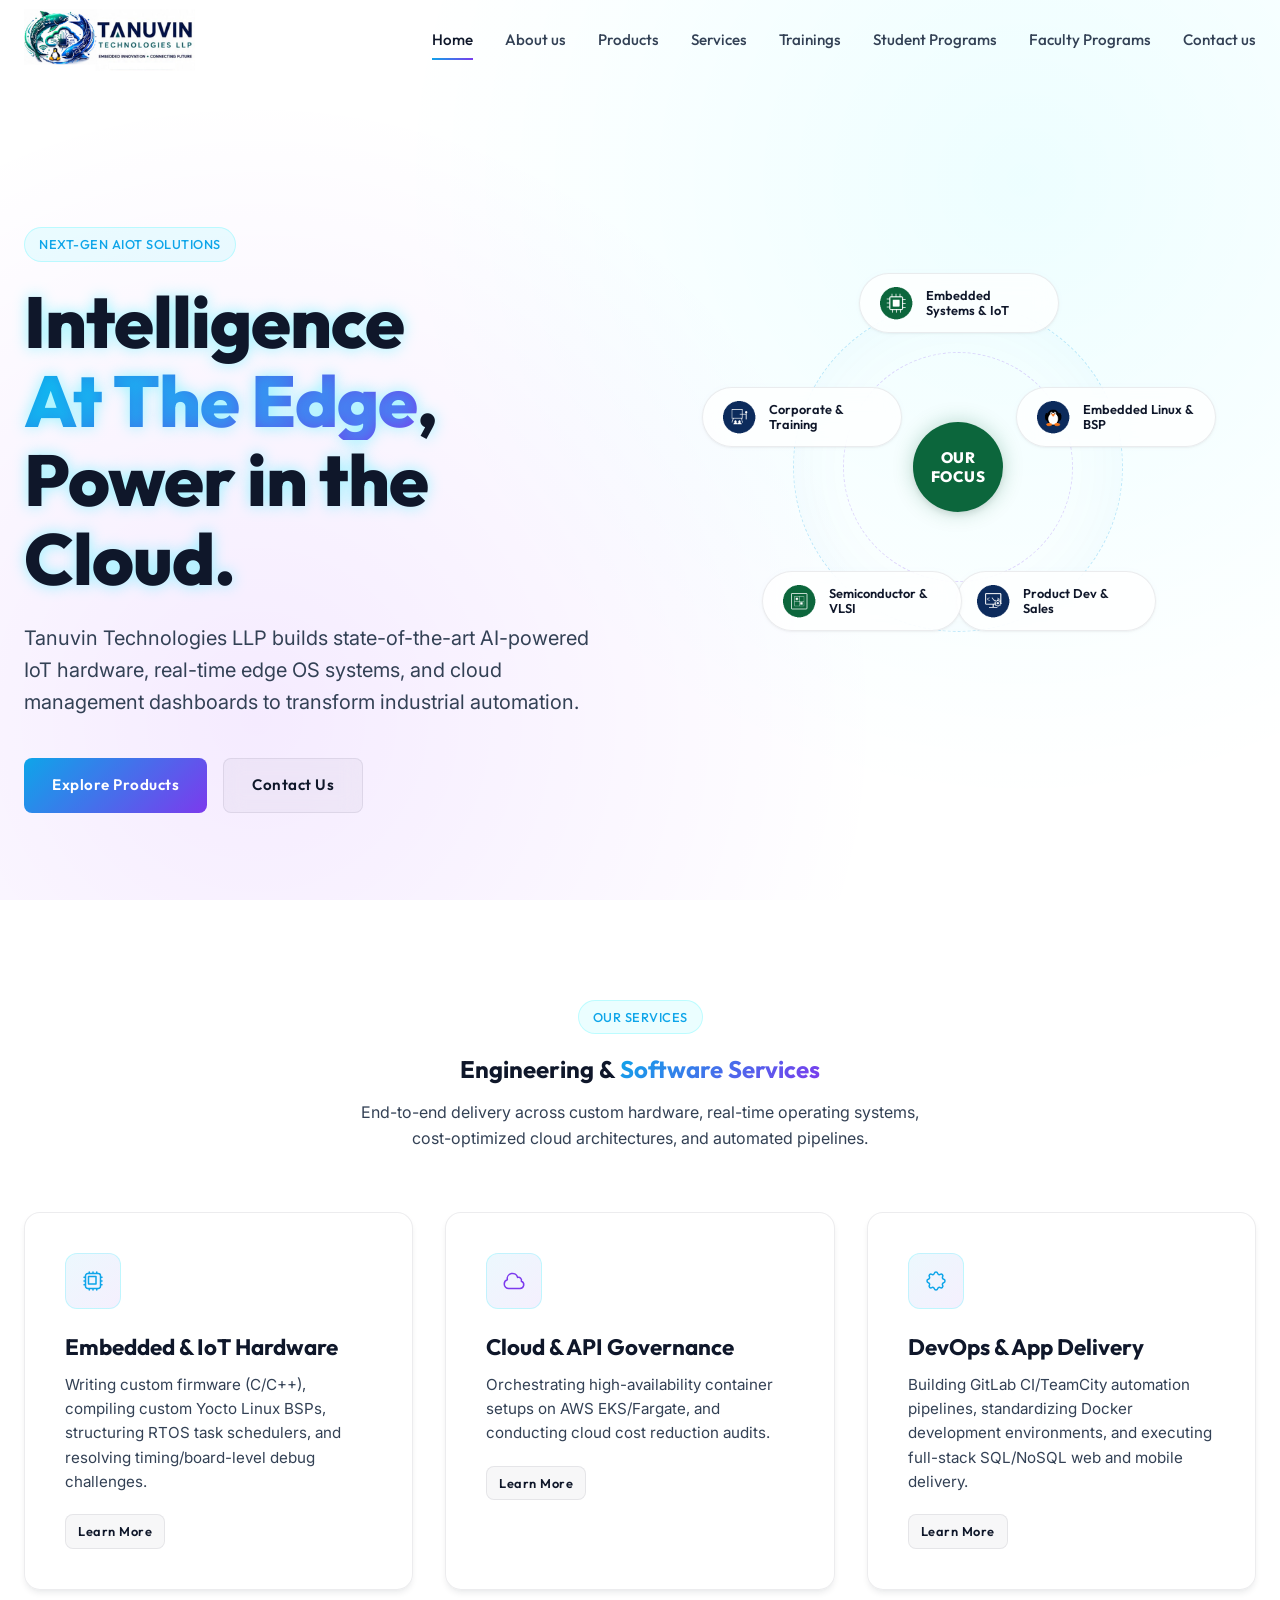
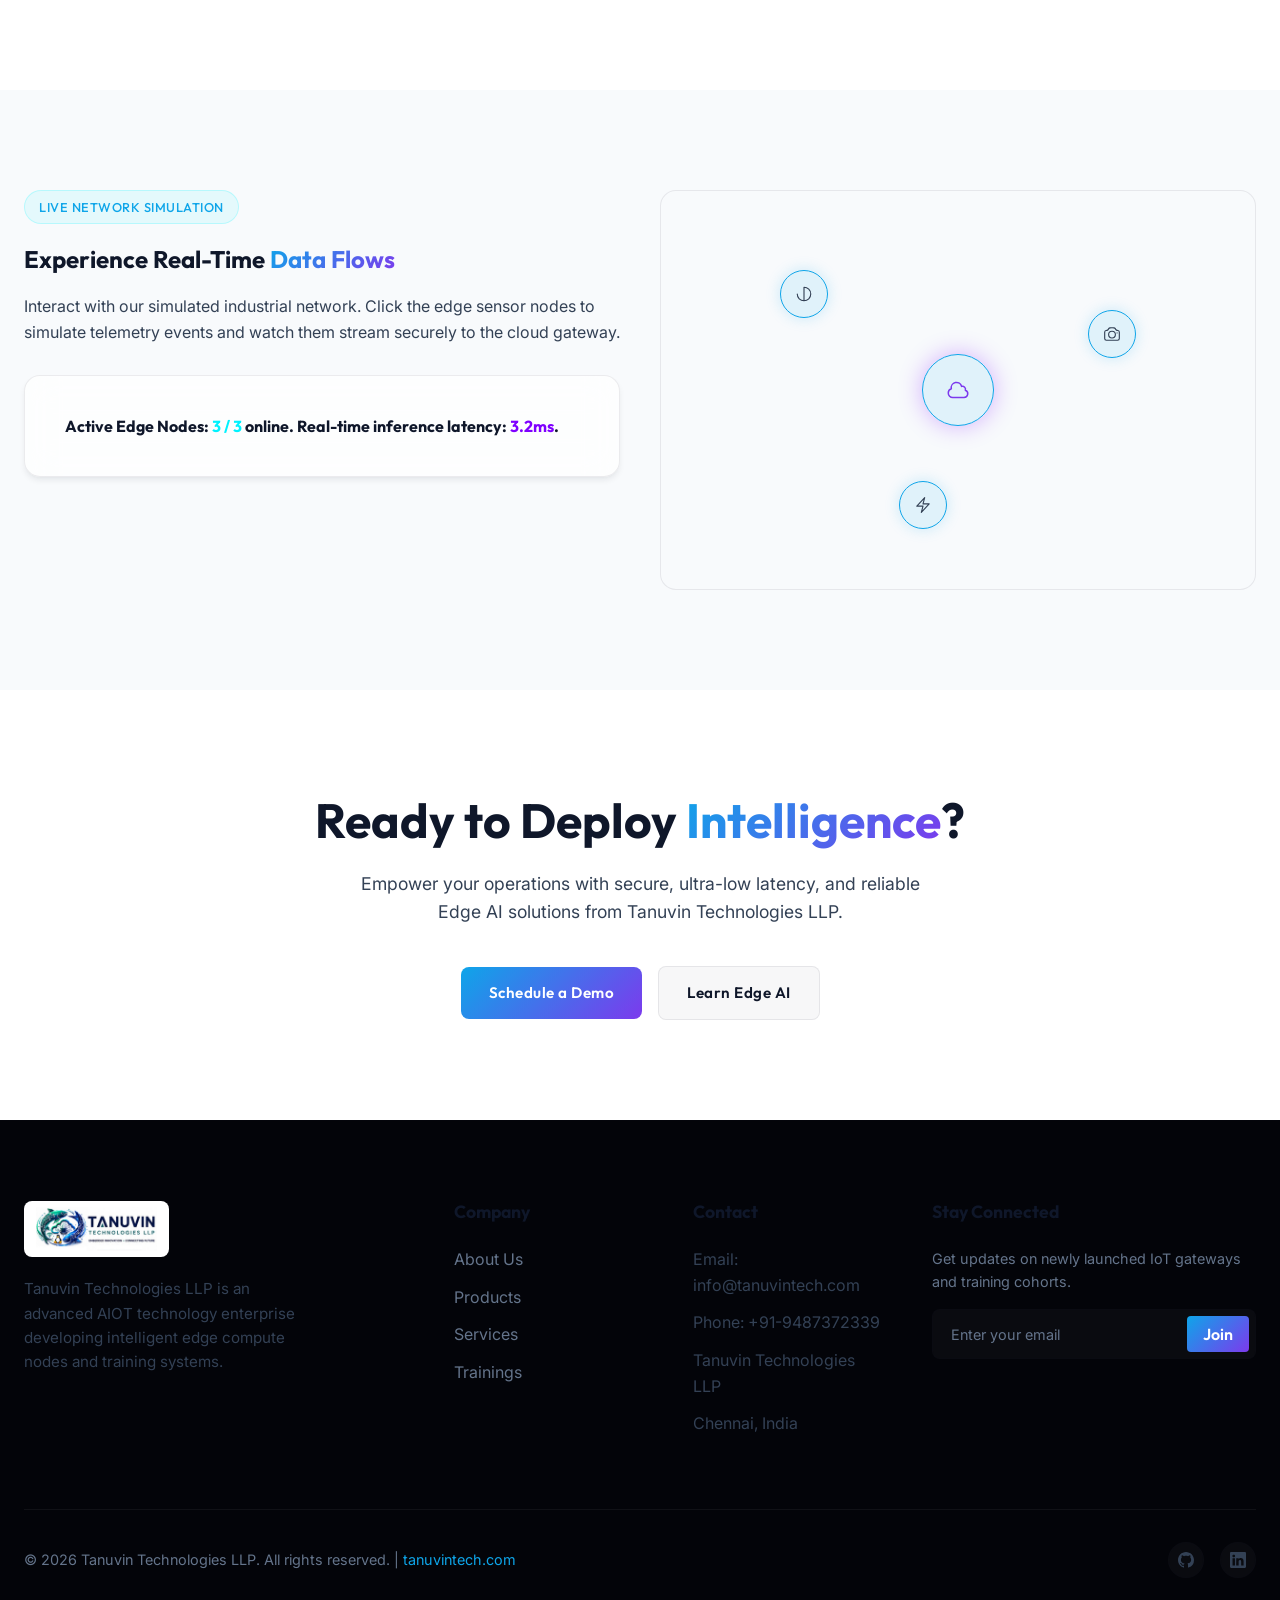
==== index.html @ 417d4fa0 "Initial commit of Tanuvin Technologies website" ====
<!DOCTYPE html>
<html lang="en">
<head>
  <meta charset="UTF-8">
  <meta name="viewport" content="width=device-width, initial-scale=1.0">
  <title>Tanuvin Technologies LLP | AIOT Startup - Intelligence at the Edge</title>
  <meta name="description" content="Tanuvin Technologies LLP is a leading AIOT startup providing high-end industrial edge intelligence solutions, custom AI edge hardware, edge OS platforms, and professional IoT training.">
  <link rel="stylesheet" href="css/style-v6.css">
</head>
<body>

  <!-- Navigation Header -->
  <header>
    <div class="container">
      <a href="index.html" class="logo">
        <img src="assets/logo.png" alt="Tanuvin Technologies LLP" class="logo-img">
      </a>
      
      <nav>
        <a href="index.html" class="nav-link active">Home</a>
        <a href="about.html" class="nav-link">About us</a>
        <a href="products.html" class="nav-link">Products</a>
        <a href="services.html" class="nav-link">Services</a>
        <a href="trainings.html" class="nav-link">Trainings</a>
        <a href="internships-students.html" class="nav-link">Student Programs</a>
        <a href="internships-faculty.html" class="nav-link">Faculty Programs</a>
        <a href="contact.html" class="nav-link">Contact us</a>
      </nav>

      <div class="mobile-nav-toggle" id="mobile-toggle">
        <span></span>
        <span></span>
        <span></span>
      </div>
    </div>
  </header>

  <!-- Mobile Nav Overlay -->
  <div class="mobile-menu" id="mobile-menu">
    <a href="index.html" class="nav-link active">Home</a>
    <a href="about.html" class="nav-link">About us</a>
    <a href="products.html" class="nav-link">Products</a>
    <a href="services.html" class="nav-link">Services</a>
    <a href="trainings.html" class="nav-link">Trainings</a>
    <a href="internships-students.html" class="nav-link">Student Programs</a>
    <a href="internships-faculty.html" class="nav-link">Faculty Programs</a>
    <a href="contact.html" class="nav-link">Contact us</a>
  </div>

  <!-- Hero Section -->
  <section class="hero">
    <div class="container grid-2">
      <div class="hero-content scroll-fade">
        <div class="badge">Next-Gen AIOT Solutions</div>
        <h1 class="text-glow">Intelligence <span class="text-gradient">At The Edge</span>, Power in the Cloud.</h1>
        <p class="hero-lead">Tanuvin Technologies LLP builds state-of-the-art AI-powered IoT hardware, real-time edge OS systems, and cloud management dashboards to transform industrial automation.</p>
        <div class="hero-actions">
          <a href="products.html" class="btn btn-primary">Explore Products</a>
          <a href="contact.html" class="btn btn-secondary">Contact Us</a>
        </div>
      </div>
      
      <!-- Hero Features Orbit Visual (Images) -->
      <div class="hero-visual-orbit scroll-fade delay-2">
        <!-- Center Hub (Text Label) -->
        <div class="visual-center">
          <span style="font-family: var(--font-heading); font-weight: 800; font-size: 0.95rem; color: #ffffff; text-transform: uppercase; letter-spacing: 0.5px; line-height: 1.25; text-align: center;">Our<br>Focus</span>
        </div>
        
        <div class="visual-globe-orbit">
          <!-- Orbiting Card 1 (Top / 0°) -->
          <div class="orbit-wrap" style="top: 0px; left: 165px; margin-left: -100px; margin-top: -30px;">
            <div class="orbit-card">
              <div class="orbit-icon">
                <img src="assets/emb_sys.png" alt="Embedded Systems" style="width: 40px; height: 40px; object-fit: contain;">
              </div>
              <span>Embedded Systems &amp; IoT</span>
            </div>
          </div>

          <!-- Orbiting Card 2 (72°) -->
          <div class="orbit-wrap" style="top: 114px; left: 322px; margin-left: -100px; margin-top: -30px;">
            <div class="orbit-card">
              <div class="orbit-icon">
                <img src="assets/emb_linux.png" alt="Embedded Linux" style="width: 40px; height: 40px; object-fit: contain;">
              </div>
              <span>Embedded Linux &amp; BSP</span>
            </div>
          </div>

          <!-- Orbiting Card 3 (144°) -->
          <div class="orbit-wrap" style="top: 298px; left: 262px; margin-left: -100px; margin-top: -30px;">
            <div class="orbit-card">
              <div class="orbit-icon">
                <img src="assets/soft_sol.png" alt="Software Solutions" style="width: 40px; height: 40px; object-fit: contain;">
              </div>
              <span>Product Dev &amp; Sales</span>
            </div>
          </div>

          <!-- Orbiting Card 4 (216°) -->
          <div class="orbit-wrap" style="top: 298px; left: 68px; margin-left: -100px; margin-top: -30px;">
            <div class="orbit-card">
              <div class="orbit-icon">
                <img src="assets/semi_design.png" alt="Semiconductor Design" style="width: 40px; height: 40px; object-fit: contain;">
              </div>
              <span>Semiconductor &amp; VLSI</span>
            </div>
          </div>

          <!-- Orbiting Card 5 (288°) -->
          <div class="orbit-wrap" style="top: 114px; left: 8px; margin-left: -100px; margin-top: -30px;">
            <div class="orbit-card">
              <div class="orbit-icon">
                <img src="assets/tech_consult.png" alt="Technical Consulting" style="width: 40px; height: 40px; object-fit: contain;">
              </div>
              <span>Corporate &amp; Training</span>
            </div>
          </div>
        </div>
      </div>
    </div>
  </section>


  <!-- Services Summary Section -->
  <section class="section">
    <div class="container">
      <div class="text-center scroll-fade" style="margin-bottom: 60px;">
        <div class="badge">Our Services</div>
        <h2>Engineering &amp; <span class="text-gradient">Software Services</span></h2>
        <p style="max-width: 600px; margin: 16px auto 0;">End-to-end delivery across custom hardware, real-time operating systems, cost-optimized cloud architectures, and automated pipelines.</p>
      </div>

      <div class="grid-3">
        <!-- Service 1: Embedded Systems -->
        <div class="glass-card scroll-fade">
          <div class="showcase-icon" style="color: var(--accent-cyan);">
            <svg xmlns="http://www.w3.org/2000/svg" fill="none" viewBox="0 0 24 24" stroke-width="1.5" stroke="currentColor">
              <path stroke-linecap="round" stroke-linejoin="round" d="M8.25 3v1.5M4.5 8.25H3m18 0h-1.5M4.5 12H3m18 0h-1.5m-15 3.75H3m18 0h-1.5M8.25 19.5V21M12 3v1.5m0 15V21m3.75-18v1.5m0 15V21m-9-1.5h10.5a2.25 2.25 0 0 0 2.25-2.25V6.75a2.25 2.25 0 0 0-2.25-2.25H6.75A2.25 2.25 0 0 0 4.5 6.75v10.5a2.25 2.25 0 0 0 2.25 2.25Zm.75-12h7.5v7.5h-7.5v-7.5Z" />
            </svg>
          </div>
          <h3>Embedded &amp; IoT Hardware</h3>
          <p>Writing custom firmware (C/C++), compiling custom Yocto Linux BSPs, structuring RTOS task schedulers, and resolving timing/board-level debug challenges.</p>
          <a href="services.html" class="btn btn-secondary" style="margin-top: 20px; font-size: 0.8rem; padding: 6px 12px;">Learn More</a>
        </div>

        <!-- Service 2: Cloud & API Governance -->
        <div class="glass-card scroll-fade delay-1">
          <div class="showcase-icon" style="color: var(--accent-purple);">
            <svg xmlns="http://www.w3.org/2000/svg" fill="none" viewBox="0 0 24 24" stroke-width="1.5" stroke="currentColor">
              <path stroke-linecap="round" stroke-linejoin="round" d="M2.25 15a4.5 4.5 0 0 0 4.5 4.5H18a3.75 3.75 0 0 0 1.332-7.257 3 3 0 0 0-3.758-3.848 5.25 5.25 0 0 0-10.233 2.33A4.502 4.502 0 0 0 2.25 15Z" />
            </svg>
          </div>
          <h3>Cloud &amp; API Governance</h3>
          <p>Orchestrating high-availability container setups on AWS EKS/Fargate, and conducting cloud cost reduction audits.</p>
          <a href="services.html" class="btn btn-secondary" style="margin-top: 20px; font-size: 0.8rem; padding: 6px 12px;">Learn More</a>
        </div>

        <!-- Service 3: DevOps & App Delivery -->
        <div class="glass-card scroll-fade delay-2">
          <div class="showcase-icon" style="color: var(--accent-cyan);">
            <svg xmlns="http://www.w3.org/2000/svg" fill="none" viewBox="0 0 24 24" stroke-width="1.5" stroke="currentColor">
              <path stroke-linecap="round" stroke-linejoin="round" d="M10.325 4.317c.426-1.756 2.924-1.756 3.35 0a1.724 1.724 0 0 0 2.573 1.066c1.543-.94 3.31.826 2.37 2.37a1.724 1.724 0 0 0 1.065 2.572c1.756.426 1.756 2.924 0 3.35a1.724 1.724 0 0 0-1.066 2.573c.94 1.543-.826 3.31-2.37 2.37a1.724 1.724 0 0 0-2.572 1.065c-.426 1.756-2.924 1.756-3.35 0a1.724 1.724 0 0 0-2.573-1.066c-1.543.94-3.31-.826-2.37-2.37a1.724 1.724 0 0 0-1.065-2.572c-1.756-.426-1.756-2.924 0-3.35a1.724 1.724 0 0 0 1.066-2.573c-.94-1.543.826-3.31 2.37-2.37.996.608 2.296.07 2.572-1.065z" />
            </svg>
          </div>
          <h3>DevOps &amp; App Delivery</h3>
          <p>Building GitLab CI/TeamCity automation pipelines, standardizing Docker development environments, and executing full-stack SQL/NoSQL web and mobile delivery.</p>
          <a href="services.html" class="btn btn-secondary" style="margin-top: 20px; font-size: 0.8rem; padding: 6px 12px;">Learn More</a>
        </div>
      </div>
    </div>
  </section>

  <!-- Interactive Demo Area -->
  <section class="section-alt">
    <div class="container grid-2">
      <div class="scroll-fade">
        <div class="badge">Live Network Simulation</div>
        <h2>Experience Real-Time <span class="text-gradient">Data Flows</span></h2>
        <p style="margin: 20px 0 30px;">Interact with our simulated industrial network. Click the edge sensor nodes to simulate telemetry events and watch them stream securely to the cloud gateway.</p>
        <div class="glass-card">
          <h4 id="network-status-text">Active Edge Nodes: <span style="color: #00f2fe;">3 / 3</span> online. Real-time inference latency: <span style="color: #7f00ff;">3.2ms</span>.</h4>
        </div>
      </div>

      <div class="demo-network-wrap scroll-fade delay-2">
        <!-- Cloud Gateway (Center) -->
        <div class="demo-sensor sensor-cloud active" id="demo-cloud">
          <svg xmlns="http://www.w3.org/2000/svg" fill="none" viewBox="0 0 24 24" stroke-width="1.5" stroke="currentColor" style="width: 24px; height: 24px; color: var(--accent-purple);">
            <path stroke-linecap="round" stroke-linejoin="round" d="M2.25 15a4.5 4.5 0 0 0 4.5 4.5H18a3.75 3.75 0 0 0 1.332-7.257 3 3 0 0 0-3.758-3.848 5.25 5.25 0 0 0-10.233 2.33A4.502 4.502 0 0 0 2.25 15Z" />
          </svg>
        </div>
        
        <!-- Sensor Node 1 -->
        <div class="demo-sensor active" style="top: 20%; left: 20%;">
          <svg xmlns="http://www.w3.org/2000/svg" fill="none" viewBox="0 0 24 24" stroke-width="1.5" stroke="currentColor" style="width: 18px; height: 18px;">
            <path stroke-linecap="round" stroke-linejoin="round" d="M12 3v17.25m0-17.25a9 9 0 1 1-9 9m9-9a9 9 0 0 1 9 9" />
          </svg>
        </div>
        
        <!-- Sensor Node 2 -->
        <div class="demo-sensor active" style="top: 30%; right: 20%;">
          <svg xmlns="http://www.w3.org/2000/svg" fill="none" viewBox="0 0 24 24" stroke-width="1.5" stroke="currentColor" style="width: 18px; height: 18px;">
            <path stroke-linecap="round" stroke-linejoin="round" d="M6.827 6.175A2.31 2.31 0 0 1 5.186 7.23c-.38.054-.757.112-1.134.175C2.999 7.58 2.25 8.507 2.25 9.574V18a2.25 2.25 0 0 0 2.25 2.25h15A2.25 2.25 0 0 0 21.75 18V9.574c0-1.067-.75-1.994-1.802-2.169a47.865 47.865 0 0 0-1.134-.175 2.31 2.31 0 0 1-1.64-1.055l-.822-1.316a2.192 2.192 0 0 0-1.736-1.039 48.774 48.774 0 0 0-5.232 0 2.192 2.192 0 0 0-1.736 1.039l-.821 1.316Z" />
            <path stroke-linecap="round" stroke-linejoin="round" d="M16.5 12.75a4.5 4.5 0 1 1-9 0 4.5 4.5 0 0 1 9 0ZM18.75 10.5h.008v.008h-.008V10.5Z" />
          </svg>
        </div>

        <!-- Sensor Node 3 -->
        <div class="demo-sensor active" style="bottom: 15%; left: 40%;">
          <svg xmlns="http://www.w3.org/2000/svg" fill="none" viewBox="0 0 24 24" stroke-width="1.5" stroke="currentColor" style="width: 18px; height: 18px;">
            <path stroke-linecap="round" stroke-linejoin="round" d="M3.75 13.5l10.5-11.25L12 10.5h8.25L9.75 21.75 12 13.5H3.75z" />
          </svg>
        </div>
      </div>
    </div>
  </section>

  <!-- CTA section -->
  <section class="section">
    <div class="container text-center scroll-fade">
      <h2 style="font-size: 3rem; margin-bottom: 20px;">Ready to Deploy <span class="text-gradient">Intelligence</span>?</h2>
      <p style="max-width: 600px; margin: 0 auto 40px; font-size: 1.1rem;">Empower your operations with secure, ultra-low latency, and reliable Edge AI solutions from Tanuvin Technologies LLP.</p>
      <div class="flex-center" style="gap: 16px;">
        <a href="contact.html" class="btn btn-primary">Schedule a Demo</a>
        <a href="trainings.html" class="btn btn-secondary">Learn Edge AI</a>
      </div>
    </div>
  </section>

  <!-- Footer -->
  <footer>
    <div class="container">
      <div class="footer-grid">
        <div class="footer-brand">
          <a href="index.html" class="logo">
            <img src="assets/logo.png" alt="Tanuvin Technologies LLP" class="logo-img footer-logo-img">
          </a>
          <p style="margin-top: 15px; color: var(--text-secondary);">Tanuvin Technologies LLP is an advanced AIOT technology enterprise developing intelligent edge compute nodes and training systems.</p>
        </div>
        
        <div>
          <h4 class="footer-title">Company</h4>
          <ul class="footer-links">
            <li><a href="about.html">About Us</a></li>
            <li><a href="products.html">Products</a></li>
            <li><a href="services.html">Services</a></li>
            <li><a href="trainings.html">Trainings</a></li>
          </ul>
        </div>
        
        <div>
          <h4 class="footer-title">Contact</h4>
          <ul class="footer-links" style="color: var(--text-secondary);">
            <li>Email: info@tanuvintech.com</li>
            <li>Phone: +91-9487372339</li>
            <li>Tanuvin Technologies LLP</li>
            <li>Chennai, India</li>
          </ul>
        </div>
        
        <div class="footer-newsletter">
          <h4 class="footer-title">Stay Connected</h4>
          <p>Get updates on newly launched IoT gateways and training cohorts.</p>
          <form class="newsletter-form" onsubmit="event.preventDefault(); alert('Subscribed successfully!'); this.reset();">
            <input type="email" placeholder="Enter your email" required>
            <button type="submit">Join</button>
          </form>
        </div>
      </div>
      
      <div class="footer-bottom">
        <p>&copy; 2026 Tanuvin Technologies LLP. All rights reserved. | <a href="https://tanuvintech.com/" target="_blank" style="color: var(--accent-cyan);">tanuvintech.com</a></p>
        <div class="footer-socials">
          <a href="#" class="social-icon">
            <svg xmlns="http://www.w3.org/2000/svg" width="16" height="16" fill="currentColor" viewBox="0 0 16 16">
              <path d="M8 0C3.58 0 0 3.58 0 8c0 3.54 2.29 6.53 5.47 7.59.4.07.55-.17.55-.38 0-.19-.01-.82-.01-1.49-2.01.37-2.53-.49-2.69-.94-.09-.23-.48-.94-.82-1.13-.28-.15-.68-.52-.01-.53.63-.01 1.08.58 1.23.82.72 1.21 1.87.87 2.33.66.07-.52.28-.87.51-1.07-1.78-.2-3.64-.89-3.64-3.95 0-.87.31-1.59.82-2.15-.08-.2-.36-1.02.08-2.12 0 0 .67-.21 2.2.82.64-.18 1.32-.27 2-.27.68 0 1.36.09 2 .27 1.53-1.04 2.2-.82 2.2-.82.44 1.1.16 1.92.08 2.12.51.56.82 1.27.82 2.15 0 3.07-1.87 3.75-3.65 3.95.29.25.54.73.54 1.48 0 1.07-.01 1.93-.01 2.2 0 .21.15.46.55.38A8.012 8.012 0 0 0 16 8c0-4.42-3.58-8-8-8z"/>
            </svg>
          </a>
          <a href="#" class="social-icon">
            <svg xmlns="http://www.w3.org/2000/svg" width="16" height="16" fill="currentColor" viewBox="0 0 16 16">
              <path d="M0 1.146C0 .513.52 0 1.146 0H14.854C15.48 0 16 .513 16 1.146v13.708c0 .633-.52 1.146-1.146 1.146H1.146C.52 16 0 15.487 0 14.854V1.146zm4.943 12.248V6.169H2.542v7.225h2.401zm-1.2-8.212c.837 0 1.358-.554 1.358-1.248-.015-.709-.52-1.248-1.342-1.248-.822 0-1.359.54-1.359 1.248 0 .694.521 1.248 1.327 1.248h.016zm4.908 8.212V9.359c0-.216.016-.432.08-.586.173-.431.568-.878 1.232-.878.869 0 1.216.662 1.216 1.634v3.865h2.401V9.25c0-2.22-1.184-3.252-2.764-3.252-1.274 0-1.845.7-2.165 1.193v.025h-.016a5.54 5.54 0 0 1 .016-.025V6.169h-2.4c.03.678 0 7.225 0 7.225h2.4z"/>
            </svg>
          </a>
        </div>
      </div>
    </div>
  </footer>

  <script src="js/main.js"></script>
</body>
</html>
---- css/style-v6.css ----
/* ==========================================================================
   Tanuvin Technologies LLP - Premium CSS Design System
   ========================================================================== */

@import url('https://fonts.googleapis.com/css2?family=Inter:wght@300;400;500;600;700&family=Outfit:wght@400;500;600;700;800&display=swap');

/* CSS Variables */
:root {
  --font-heading: 'Outfit', sans-serif;
  --font-body: 'Inter', sans-serif;

  /* Color Palette - Premium Light Mode */
  --bg-primary: #ffffff;
  --bg-secondary: #f8fafc;
  --bg-tertiary: #f1f5f9;
  
  --text-primary: #0f172a;
  --text-secondary: #334155;
  --text-muted: #64748b;
  
  --accent-cyan: #0ea5e9;
  --accent-purple: #7c3aed;
  --accent-blue: #2563eb;
  
  /* Gradients */
  --gradient-primary: linear-gradient(135deg, var(--accent-cyan) 0%, var(--accent-purple) 100%);
  --gradient-glow: linear-gradient(135deg, rgba(14, 165, 233, 0.08) 0%, rgba(124, 58, 237, 0.08) 100%);
  --gradient-dark: linear-gradient(180deg, var(--bg-primary) 0%, var(--bg-secondary) 100%);
  
  /* UI Elements */
  --glass-bg: rgba(255, 255, 255, 0.75);
  --glass-border: rgba(15, 23, 42, 0.08);
  --glass-glow: rgba(14, 165, 233, 0.15);
  
  --border-radius-sm: 8px;
  --border-radius-md: 16px;
  --border-radius-lg: 24px;
  
  --shadow-sm: 0 1px 3px rgba(15, 23, 42, 0.05), 0 1px 2px rgba(15, 23, 42, 0.02);
  --shadow-md: 0 4px 6px -1px rgba(15, 23, 42, 0.08), 0 2px 4px -2px rgba(15, 23, 42, 0.04);
  --shadow-lg: 0 10px 15px -3px rgba(15, 23, 42, 0.1), 0 4px 6px -2px rgba(15, 23, 42, 0.05);
  --shadow-glow: 0 0 25px rgba(14, 165, 233, 0.08);
  
  --transition-fast: 0.2s ease;
  --transition-normal: 0.4s cubic-bezier(0.16, 1, 0.3, 1);
  --transition-slow: 0.6s cubic-bezier(0.16, 1, 0.3, 1);
  
  --container-max-width: 1280px;
}

/* Global Reset & Base Styles */
*, *::before, *::after {
  box-sizing: border-box;
  margin: 0;
  padding: 0;
}

html {
  scroll-behavior: smooth;
  font-size: 16px;
  overflow-x: hidden;
}

body {
  background-color: var(--bg-primary);
  color: var(--text-secondary);
  font-family: var(--font-body);
  line-height: 1.6;
  -webkit-font-smoothing: antialiased;
  overflow-x: hidden;
}

h1, h2, h3, h4, h5, h6 {
  color: var(--text-primary);
  font-family: var(--font-heading);
  font-weight: 700;
  line-height: 1.25;
}

a {
  color: inherit;
  text-decoration: none;
  transition: color var(--transition-fast);
}

img, svg {
  max-width: 100%;
  height: auto;
  display: block;
}

input, textarea, select, button {
  font-family: inherit;
  font-size: inherit;
  color: inherit;
  background: none;
  border: none;
  outline: none;
}

button {
  cursor: pointer;
}

/* Custom Scrollbar */
::-webkit-scrollbar {
  width: 10px;
}

::-webkit-scrollbar-track {
  background: var(--bg-primary);
}

::-webkit-scrollbar-thumb {
  background: var(--bg-tertiary);
  border: 2px solid var(--bg-primary);
  border-radius: 5px;
}

::-webkit-scrollbar-thumb:hover {
  background: var(--accent-purple);
}

/* Layout Utilities */
.container {
  width: 100%;
  max-width: var(--container-max-width);
  margin-left: auto;
  margin-right: auto;
  padding-left: 24px;
  padding-right: 24px;
}

.section {
  padding: 100px 0;
  position: relative;
}

.section-alt {
  background-color: var(--bg-secondary);
  padding: 100px 0;
  position: relative;
}

.flex-center {
  display: flex;
  align-items: center;
  justify-content: center;
}

/* Typography / Colors */
.text-glow {
  text-shadow: 0 0 15px rgba(0, 242, 254, 0.4);
}

.text-gradient {
  background: var(--gradient-primary);
  -webkit-background-clip: text;
  -webkit-text-fill-color: transparent;
  background-clip: text;
  display: inline-block;
}

.text-gradient-purple {
  background: linear-gradient(135deg, #a855f7 0%, var(--accent-purple) 100%);
  -webkit-background-clip: text;
  -webkit-text-fill-color: transparent;
  background-clip: text;
  display: inline-block;
}

.text-center { text-align: center; }

/* Buttons */
.btn {
  display: inline-flex;
  align-items: center;
  justify-content: center;
  padding: 14px 28px;
  border-radius: var(--border-radius-sm);
  font-family: var(--font-heading);
  font-weight: 600;
  font-size: 0.95rem;
  letter-spacing: 0.5px;
  transition: all var(--transition-normal);
  position: relative;
  overflow: hidden;
  z-index: 1;
}

.btn-primary {
  color: var(--bg-primary);
  background: var(--gradient-primary);
}

.btn-primary::before {
  content: '';
  position: absolute;
  top: 0;
  left: 0;
  width: 100%;
  height: 100%;
  background: linear-gradient(135deg, var(--accent-purple) 0%, var(--accent-cyan) 100%);
  opacity: 0;
  transition: opacity var(--transition-normal);
  z-index: -1;
}

.btn-primary:hover {
  box-shadow: 0 0 25px rgba(0, 242, 254, 0.45);
  transform: translateY(-2px);
}

.btn-primary:hover::before {
  opacity: 1;
}

.btn-secondary {
  color: var(--text-primary);
  background: rgba(15, 23, 42, 0.03);
  border: 1px solid var(--glass-border);
  backdrop-filter: blur(10px);
}

.btn-secondary:hover {
  background: rgba(15, 23, 42, 0.08);
  border-color: var(--accent-cyan);
  box-shadow: 0 0 15px rgba(14, 165, 233, 0.15);
  transform: translateY(-2px);
}

/* Glassmorphism Cards */
.glass-card {
  background: var(--glass-bg);
  border: 1px solid var(--glass-border);
  backdrop-filter: blur(16px);
  -webkit-backdrop-filter: blur(16px);
  border-radius: var(--border-radius-md);
  padding: 40px;
  box-shadow: var(--shadow-md);
  transition: all var(--transition-normal);
}

.glass-card:hover {
  border-color: rgba(14, 165, 233, 0.25);
  box-shadow: 0 15px 35px rgba(15, 23, 42, 0.12), 0 0 20px rgba(14, 165, 233, 0.05);
  transform: translateY(-5px);
}

/* Badges */
.badge {
  display: inline-flex;
  align-items: center;
  gap: 6px;
  background: rgba(0, 242, 254, 0.08);
  border: 1px solid rgba(0, 242, 254, 0.2);
  color: var(--accent-cyan);
  padding: 6px 14px;
  border-radius: 50px;
  font-family: var(--font-heading);
  font-weight: 500;
  font-size: 0.8rem;
  letter-spacing: 0.5px;
  text-transform: uppercase;
  margin-bottom: 20px;
}

/* Header & Navigation */
header {
  position: fixed;
  top: 0;
  left: 0;
  width: 100%;
  z-index: 1000;
  transition: all var(--transition-normal);
  border-bottom: 1px solid transparent;
}

header.scrolled {
  background: rgba(255, 255, 255, 0.85);
  backdrop-filter: blur(12px);
  -webkit-backdrop-filter: blur(12px);
  border-color: var(--glass-border);
  box-shadow: var(--shadow-sm);
}

header .container {
  height: 80px;
  display: flex;
  align-items: center;
  justify-content: space-between;
}

.logo {
  display: flex;
  align-items: center;
}

.logo-img {
  height: 62px;
  width: auto;
  display: block;
  transition: transform var(--transition-fast);
  object-fit: contain;
}

.logo-img:hover {
  transform: scale(1.02);
}

.footer-logo-img {
  background: #ffffff;
  padding: 6px 12px;
  border-radius: var(--border-radius-sm);
  height: 56px;
}

nav {
  display: flex;
  align-items: center;
  gap: 32px;
}

.nav-link {
  font-family: var(--font-heading);
  font-weight: 500;
  font-size: 0.95rem;
  color: var(--text-secondary);
  position: relative;
  padding: 8px 0;
}

.nav-link:hover, .nav-link.active {
  color: var(--text-primary);
}

.nav-link::after {
  content: '';
  position: absolute;
  bottom: 0;
  left: 0;
  width: 100%;
  height: 2px;
  background: var(--gradient-primary);
  transform: scaleX(0);
  transform-origin: right;
  transition: transform var(--transition-normal);
}

.nav-link:hover::after, .nav-link.active::after {
  transform: scaleX(1);
  transform-origin: left;
}

/* Desktop Dropdown Menu */
.nav-dropdown {
  position: relative;
  display: inline-block;
}

.nav-dropdown-toggle {
  display: flex;
  align-items: center;
  gap: 6px;
  cursor: pointer;
}

.nav-dropdown-toggle::after {
  content: '';
  width: 6px;
  height: 6px;
  border-right: 2px solid var(--text-secondary);
  border-bottom: 2px solid var(--text-secondary);
  transform: rotate(45deg);
  transition: transform var(--transition-fast), border-color var(--transition-fast);
  margin-top: -2px;
}

.nav-dropdown:hover .nav-dropdown-toggle::after {
  transform: rotate(-135deg);
  border-color: var(--text-primary);
}

.nav-dropdown-menu {
  position: absolute;
  top: 100%;
  left: 50%;
  transform: translateX(-50%) translateY(10px);
  background: var(--glass-bg);
  border: 1px solid var(--glass-border);
  backdrop-filter: blur(16px);
  -webkit-backdrop-filter: blur(16px);
  border-radius: var(--border-radius-sm);
  padding: 12px 0;
  width: 200px;
  box-shadow: var(--shadow-md);
  opacity: 0;
  visibility: hidden;
  transition: opacity var(--transition-normal), transform var(--transition-normal), visibility var(--transition-normal);
  z-index: 1010;
}

.nav-dropdown:hover .nav-dropdown-menu {
  opacity: 1;
  visibility: visible;
  transform: translateX(-50%) translateY(0);
}

.nav-dropdown-menu a {
  display: block;
  padding: 10px 20px;
  font-size: 0.9rem;
  font-family: var(--font-heading);
  color: var(--text-secondary);
  transition: all var(--transition-fast);
}

.nav-dropdown-menu a:hover {
  color: var(--text-primary);
  background: rgba(15, 23, 42, 0.04);
  padding-left: 24px;
}

/* Mobile Dropdown Accordion */
.mobile-dropdown {
  display: flex;
  flex-direction: column;
}

.mobile-dropdown-toggle {
  display: flex;
  align-items: center;
  justify-content: space-between;
  width: 100%;
}

.mobile-dropdown-toggle::after {
  content: '';
  width: 8px;
  height: 8px;
  border-right: 2px solid var(--text-secondary);
  border-bottom: 2px solid var(--text-secondary);
  transform: rotate(45deg);
  transition: transform var(--transition-fast);
  margin-right: 10px;
}

.mobile-dropdown.open .mobile-dropdown-toggle::after {
  transform: rotate(-135deg);
}

.mobile-dropdown-menu {
  max-height: 0;
  overflow: hidden;
  transition: max-height var(--transition-normal);
  display: flex;
  flex-direction: column;
  padding-left: 20px;
  gap: 12px;
  margin-top: 0;
}

.mobile-dropdown.open .mobile-dropdown-menu {
  max-height: 150px;
  margin-top: 12px;
}

.mobile-dropdown-menu a {
  font-size: 1rem;
  padding: 4px 0;
}

/* Mobile Menu Toggle */
.mobile-nav-toggle {
  display: none;
  flex-direction: column;
  justify-content: space-between;
  width: 24px;
  height: 18px;
  cursor: pointer;
  z-index: 1001;
}

.mobile-nav-toggle span {
  width: 100%;
  height: 2px;
  background-color: var(--text-primary);
  transition: all var(--transition-normal);
}

/* Mobile Menu Overlay */
.mobile-menu {
  position: fixed;
  top: 0;
  right: -100%;
  width: 100%;
  max-width: 320px;
  height: 100vh;
  background: var(--bg-secondary);
  border-left: 1px solid var(--glass-border);
  box-shadow: var(--shadow-lg);
  z-index: 999;
  display: flex;
  flex-direction: column;
  padding: 100px 40px 40px;
  gap: 24px;
  transition: right var(--transition-normal);
}

.mobile-menu.open {
  right: 0;
}

.mobile-menu .nav-link {
  font-size: 1.2rem;
}

/* Page Intro/Hero (General for internal pages) */
.page-intro {
  padding: 160px 0 80px;
  background: radial-gradient(circle at top, rgba(127, 0, 255, 0.08) 0%, transparent 60%);
  position: relative;
}

.page-intro-title {
  font-size: 3.5rem;
  margin-bottom: 16px;
}

.page-intro-lead {
  font-size: 1.25rem;
  max-width: 600px;
  margin: 0 auto;
  color: var(--text-secondary);
}

/* Scroll-triggered animations CSS */
.scroll-fade {
  opacity: 0;
  transform: translateY(30px);
  transition: opacity var(--transition-slow), transform var(--transition-slow);
}

.scroll-fade.visible {
  opacity: 1;
  transform: translateY(0);
}

.delay-1 { transition-delay: 0.1s; }
.delay-2 { transition-delay: 0.2s; }
.delay-3 { transition-delay: 0.3s; }
.delay-4 { transition-delay: 0.4s; }

/* Grid / Flex Layout Helpers */
.grid-2 {
  display: grid;
  grid-template-columns: repeat(2, 1fr);
  gap: 40px;
}

.grid-3 {
  display: grid;
  grid-template-columns: repeat(3, 1fr);
  gap: 32px;
}

.grid-4 {
  display: grid;
  grid-template-columns: repeat(4, 1fr);
  gap: 24px;
}

/* Footer styling */
footer {
  background-color: #030409;
  border-top: 1px solid var(--glass-border);
  padding: 80px 0 40px;
  color: var(--text-muted);
}

.footer-grid {
  display: grid;
  grid-template-columns: 2fr 1fr 1fr 1.5fr;
  gap: 48px;
  margin-bottom: 60px;
}

.footer-brand .logo {
  margin-bottom: 20px;
}

.footer-brand p {
  font-size: 0.95rem;
  line-height: 1.6;
  max-width: 280px;
}

.footer-title {
  color: var(--text-primary);
  font-size: 1.1rem;
  margin-bottom: 24px;
  font-family: var(--font-heading);
}

.footer-links {
  list-style: none;
}

.footer-links li {
  margin-bottom: 12px;
}

.footer-links a:hover {
  color: var(--accent-cyan);
}

.footer-newsletter p {
  font-size: 0.9rem;
  margin-bottom: 16px;
}

.newsletter-form {
  display: flex;
  background: rgba(255, 255, 255, 0.03);
  border: 1px solid var(--glass-border);
  border-radius: var(--border-radius-sm);
  padding: 6px;
}

.newsletter-form input {
  flex: 1;
  padding: 8px 12px;
  font-size: 0.9rem;
  color: var(--text-primary);
}

.newsletter-form input::placeholder {
  color: var(--text-muted);
}

.newsletter-form button {
  background: var(--gradient-primary);
  color: var(--bg-primary);
  font-weight: 600;
  padding: 8px 16px;
  border-radius: 4px;
  font-family: var(--font-heading);
  transition: all var(--transition-fast);
}

.newsletter-form button:hover {
  box-shadow: 0 0 15px rgba(0, 242, 254, 0.35);
}

.footer-bottom {
  display: flex;
  justify-content: space-between;
  align-items: center;
  padding-top: 32px;
  border-top: 1px solid rgba(255, 255, 255, 0.05);
  font-size: 0.9rem;
}

.footer-socials {
  display: flex;
  gap: 16px;
}

.social-icon {
  width: 36px;
  height: 36px;
  border-radius: 50%;
  background: rgba(255, 255, 255, 0.03);
  border: 1px solid var(--glass-border);
  display: flex;
  align-items: center;
  justify-content: center;
  color: var(--text-secondary);
  transition: all var(--transition-fast);
}

.social-icon:hover {
  background: var(--gradient-primary);
  color: var(--bg-primary);
  border-color: transparent;
  box-shadow: 0 0 15px rgba(0, 242, 254, 0.3);
  transform: translateY(-2px);
}

/* Animations */
@keyframes pulse {
  0% {
    transform: scale(1);
    opacity: 0.8;
  }
  50% {
    transform: scale(1.4);
    opacity: 0;
  }
  100% {
    transform: scale(1);
    opacity: 0.8;
  }
}

@keyframes float {
  0% {
    transform: translateY(0px);
  }
  50% {
    transform: translateY(-10px);
  }
  100% {
    transform: translateY(0px);
  }
}

.float-anim {
  animation: float 4s ease-in-out infinite;
}

/* Specific Page styles */
/* Home Page Hero */
.hero {
  min-height: 100vh;
  padding-top: 140px;
  display: flex;
  align-items: center;
  position: relative;
  overflow: hidden;
  background: radial-gradient(circle at 80% 20%, rgba(0, 242, 254, 0.07) 0%, transparent 50%),
              radial-gradient(circle at 20% 80%, rgba(127, 0, 255, 0.08) 0%, transparent 50%);
}

.hero-content {
  max-width: 620px;
}

.hero h1 {
  font-size: 4.5rem;
  font-weight: 800;
  line-height: 1.1;
  margin-bottom: 24px;
  letter-spacing: -1px;
}

.hero-lead {
  font-size: 1.25rem;
  color: var(--text-secondary);
  margin-bottom: 40px;
}

.hero-actions {
  display: flex;
  gap: 16px;
}

/* Hero Canvas Background (Visuals) */
.hero-visual {
  position: relative;
  height: 480px;
  display: flex;
  align-items: center;
  justify-content: center;
}

.visual-globe {
  width: 320px;
  height: 320px;
  border-radius: 50%;
  border: 1px dashed rgba(0, 242, 254, 0.25);
  position: relative;
  animation: spin 30s linear infinite;
  box-shadow: 0 0 80px rgba(0, 242, 254, 0.05) inset;
}

.visual-globe::before {
  content: '';
  position: absolute;
  top: 10%;
  left: 10%;
  right: 10%;
  bottom: 10%;
  border-radius: 50%;
  border: 1px dashed rgba(127, 0, 255, 0.25);
  animation: spin-reverse 20s linear infinite;
}

.visual-node {
  position: absolute;
  width: 12px;
  height: 12px;
  border-radius: 50%;
  background: var(--accent-cyan);
  box-shadow: 0 0 15px var(--accent-cyan);
}

.node-1 { top: 20%; left: 15%; animation: float 6s ease-in-out infinite; }
.node-2 { top: 75%; left: 30%; animation: float 5s ease-in-out infinite 1s; }
.node-3 { top: 40%; right: 10%; animation: float 7s ease-in-out infinite 0.5s; }
.node-4 { top: 80%; right: 25%; animation: float 8s ease-in-out infinite 1.5s; }

@keyframes spin {
  from { transform: rotate(0deg); -webkit-transform: rotate(0deg); }
  to { transform: rotate(360deg); -webkit-transform: rotate(360deg); }
}

@-webkit-keyframes spin {
  from { -webkit-transform: rotate(0deg); }
  to { -webkit-transform: rotate(360deg); }
}

@keyframes spin-reverse {
  from { transform: rotate(360deg); -webkit-transform: rotate(360deg); }
  to { transform: rotate(0deg); -webkit-transform: rotate(0deg); }
}

@-webkit-keyframes spin-reverse {
  from { -webkit-transform: rotate(360deg); }
  to { -webkit-transform: rotate(0deg); }
}


/* Hero Features Grid */
.hero-features-grid {
  display: grid;
  grid-template-columns: repeat(2, 1fr);
  gap: 16px;
  align-content: center;
}

.hero-feature-card {
  padding: 20px;
  border-radius: var(--border-radius-md);
  background: var(--glass-bg);
  border: 1px solid var(--glass-border);
  backdrop-filter: blur(16px);
  -webkit-backdrop-filter: blur(16px);
  box-shadow: var(--shadow-sm);
  transition: all var(--transition-normal);
  display: flex;
  flex-direction: column;
  align-items: flex-start;
  gap: 12px;
  text-align: left;
}

.hero-feature-card:hover {
  border-color: rgba(14, 165, 233, 0.35);
  box-shadow: 0 10px 25px rgba(15, 23, 42, 0.08), 0 0 15px rgba(14, 165, 233, 0.05);
  transform: translateY(-3px);
}

.hero-feature-image {
  width: 50px;
  height: 50px;
  object-fit: contain;
  filter: drop-shadow(0 0 8px rgba(14, 165, 233, 0.15));
}

.hero-feature-card h3 {
  font-size: 1.05rem;
  font-weight: 700;
  color: var(--text-primary);
  margin: 0;
}

.hero-feature-card p {
  font-size: 0.82rem;
  line-height: 1.45;
  color: var(--text-secondary);
  margin: 0;
}

@media (max-width: 580px) {
  .hero-features-grid {
    grid-template-columns: 1fr;
  }
}

/* Hero Features Orbit Visual */
.hero-visual-orbit {
  position: relative;
  height: 480px;
  display: flex;
  align-items: center;
  justify-content: center;
  flex-shrink: 0;
  transition: transform var(--transition-normal);
}

.visual-globe-orbit {
  width: 330px;
  height: 330px;
  border-radius: 50%;
  border: 1.5px dashed rgba(14, 165, 233, 0.25);
  position: relative;
  animation: spin 30s linear infinite;
  -webkit-animation: spin 30s linear infinite;
  box-shadow: 0 0 60px rgba(14, 165, 233, 0.04) inset;
}

.visual-globe-orbit::before {
  content: '';
  position: absolute;
  top: 15%;
  left: 15%;
  right: 15%;
  bottom: 15%;
  border-radius: 50%;
  border: 1px dashed rgba(124, 58, 237, 0.2);
  animation: spin-reverse 20s linear infinite;
  -webkit-animation: spin-reverse 20s linear infinite;
}

.visual-center {
  position: absolute;
  top: 50%;
  left: 50%;
  transform: translate(-50%, -50%);
  z-index: 10;
  background: #0c663c;
  border: 1.5px solid rgba(12, 102, 60, 0.4);
  width: 90px;
  height: 90px;
  border-radius: 50%;
  display: flex;
  align-items: center;
  justify-content: center;
  box-shadow: var(--shadow-md), 0 0 20px rgba(12, 102, 60, 0.25);
}

.orbit-wrap {
  position: absolute;
  width: 200px;
  height: 60px;
}

.orbit-card {
  width: 100%;
  height: 100%;
  background: var(--glass-bg);
  border: 1.5px solid var(--glass-border);
  backdrop-filter: blur(12px);
  -webkit-backdrop-filter: blur(12px);
  border-radius: 30px;
  padding: 6px 16px;
  display: flex;
  align-items: center;
  gap: 10px;
  box-shadow: var(--shadow-sm), 0 0 10px rgba(14, 165, 233, 0.02);
  animation: spin-reverse 30s linear infinite;
  -webkit-animation: spin-reverse 30s linear infinite;
  transition: border-color var(--transition-fast), box-shadow var(--transition-fast);
}

.orbit-card:hover {
  border-color: var(--accent-cyan);
  box-shadow: 0 0 15px rgba(14, 165, 233, 0.2);
}

.orbit-icon {
  width: 40px;
  height: 40px;
  border-radius: 50%;
  background: transparent;
  display: flex;
  align-items: center;
  justify-content: center;
  flex-shrink: 0;
}

.orbit-card span {
  font-size: 0.8rem;
  font-weight: 600;
  font-family: var(--font-heading);
  color: var(--text-primary);
  line-height: 1.2;
  text-align: left;
}

@media (max-width: 500px) {
  .hero-visual-orbit {
    transform: scale(0.8);
    height: 380px;
  }
}

@media (max-width: 400px) {
  .hero-visual-orbit {
    transform: scale(0.7);
    height: 320px;
  }
}


/* Stats section */
.stats-bar {
  padding: 40px 0;
  border-top: 1px solid var(--glass-border);
  border-bottom: 1px solid var(--glass-border);
  background: rgba(15, 23, 42, 0.02);
}

.stats-grid {
  display: grid;
  grid-template-columns: repeat(4, 1fr);
  text-align: center;
}

.stat-item h3 {
  font-size: 2.8rem;
  font-family: var(--font-heading);
  margin-bottom: 4px;
}

.stat-item p {
  font-size: 0.9rem;
  color: var(--text-muted);
  text-transform: uppercase;
  letter-spacing: 1px;
}

/* Feature Showcase */
.showcase-icon {
  width: 56px;
  height: 56px;
  border-radius: 12px;
  background: var(--gradient-glow);
  border: 1px solid rgba(0, 242, 254, 0.2);
  display: flex;
  align-items: center;
  justify-content: center;
  color: var(--accent-cyan);
  margin-bottom: 24px;
}

.showcase-icon svg {
  width: 24px;
  height: 24px;
}

.glass-card h3 {
  font-size: 1.4rem;
  margin-bottom: 12px;
}

.glass-card p {
  color: var(--text-secondary);
  font-size: 0.95rem;
}

/* Live Demo Interactive Area */
.demo-network-wrap {
  position: relative;
  background: var(--bg-secondary);
  border: 1px solid var(--glass-border);
  border-radius: var(--border-radius-md);
  padding: 40px;
  height: 400px;
  overflow: hidden;
}

.demo-sensor {
  position: absolute;
  width: 48px;
  height: 48px;
  border-radius: 50%;
  background: rgba(15, 23, 42, 0.03);
  border: 1px solid var(--glass-border);
  display: flex;
  align-items: center;
  justify-content: center;
  cursor: pointer;
  transition: all var(--transition-fast);
}

.demo-sensor.active, .demo-sensor:hover {
  background: rgba(14, 165, 233, 0.1);
  border-color: var(--accent-cyan);
  box-shadow: 0 0 15px rgba(14, 165, 233, 0.2);
}

.sensor-cloud {
  top: 50%;
  left: 50%;
  transform: translate(-50%, -50%);
  width: 72px;
  height: 72px;
  background: rgba(127, 0, 255, 0.1);
  border-color: var(--accent-purple);
}

.sensor-cloud.active, .sensor-cloud:hover {
  box-shadow: 0 0 25px rgba(127, 0, 255, 0.3);
}

/* About page - Timeline */
.timeline {
  position: relative;
  max-width: 800px;
  margin: 40px auto 0;
}

.timeline::before {
  content: '';
  position: absolute;
  top: 0;
  bottom: 0;
  left: 50%;
  transform: translateX(-50%);
  width: 2px;
  background: linear-gradient(to bottom, var(--accent-cyan), var(--accent-purple), transparent);
}

.timeline-item {
  width: 100%;
  margin-bottom: 40px;
  position: relative;
}

.timeline-dot {
  width: 16px;
  height: 16px;
  border-radius: 50%;
  background: var(--bg-primary);
  border: 4px solid var(--accent-cyan);
  position: absolute;
  left: 50%;
  transform: translateX(-50%);
  top: 8px;
  z-index: 2;
}

.timeline-item:nth-child(even) .timeline-dot {
  border-color: var(--accent-purple);
}

.timeline-content {
  width: 45%;
  position: relative;
}

.timeline-item:nth-child(odd) .timeline-content {
  left: 0;
  text-align: right;
}

.timeline-item:nth-child(even) .timeline-content {
  left: 55%;
}

.timeline-date {
  font-family: var(--font-heading);
  font-weight: 700;
  font-size: 1.25rem;
  color: var(--accent-cyan);
  margin-bottom: 6px;
}

.timeline-item:nth-child(even) .timeline-date {
  color: var(--accent-purple);
}

/* Leadership Team Grid */
.team-card {
  text-align: center;
  padding: 32px 24px;
}

.team-avatar {
  width: 120px;
  height: 120px;
  border-radius: 50%;
  margin: 0 auto 24px;
  background: var(--gradient-primary);
  padding: 4px;
}

.team-avatar img {
  width: 100%;
  height: 100%;
  border-radius: 50%;
  object-fit: cover;
  background: var(--bg-tertiary);
}

.team-card h4 {
  font-size: 1.25rem;
  margin-bottom: 4px;
}

.team-role {
  font-size: 0.9rem;
  color: var(--accent-cyan);
  margin-bottom: 12px;
  font-family: var(--font-heading);
  font-weight: 500;
}

.team-bio {
  font-size: 0.9rem;
  color: var(--text-secondary);
}

/* Products/Trainings Page Filtering */
.filter-tabs {
  display: flex;
  justify-content: center;
  gap: 12px;
  margin-bottom: 48px;
}

.filter-btn {
  padding: 10px 24px;
  border-radius: 50px;
  font-family: var(--font-heading);
  font-weight: 500;
  font-size: 0.9rem;
  color: var(--text-secondary);
  background: rgba(15, 23, 42, 0.02);
  border: 1px solid var(--glass-border);
  transition: all var(--transition-fast);
}

.filter-btn:hover, .filter-btn.active {
  color: var(--text-primary);
  background: var(--gradient-glow);
  border-color: var(--accent-cyan);
  box-shadow: 0 0 15px rgba(14, 165, 233, 0.15);
}

/* Product Cards specific */
.product-card {
  display: flex;
  flex-direction: column;
  justify-content: space-between;
  height: 100%;
}

.product-media {
  height: 180px;
  background: rgba(15, 23, 42, 0.04);
  border-radius: var(--border-radius-sm);
  margin-bottom: 24px;
  display: flex;
  align-items: center;
  justify-content: center;
  border: 1px solid var(--glass-border);
  position: relative;
  overflow: hidden;
}

.product-media svg {
  width: 64px;
  height: 64px;
  color: var(--accent-cyan);
  opacity: 0.7;
}

.product-features-list {
  list-style: none;
  margin: 16px 0 24px;
}

.product-features-list li {
  font-size: 0.9rem;
  display: flex;
  align-items: center;
  gap: 8px;
  margin-bottom: 8px;
}

.product-features-list li::before {
  content: '✓';
  color: var(--accent-cyan);
  font-weight: bold;
}

.product-footer {
  display: flex;
  justify-content: space-between;
  align-items: center;
  margin-top: auto;
  border-top: 1px solid var(--glass-border);
  padding-top: 16px;
}

.product-price {
  font-family: var(--font-heading);
  font-weight: 700;
  font-size: 1.25rem;
  color: var(--text-primary);
}

/* Comparison Table */
.comparison-wrap {
  overflow-x: auto;
  margin-top: 60px;
}

.comparison-table {
  width: 100%;
  border-collapse: collapse;
  text-align: left;
  min-width: 600px;
}

.comparison-table th, .comparison-table td {
  padding: 16px 24px;
  border-bottom: 1px solid var(--glass-border);
}

.comparison-table th {
  font-family: var(--font-heading);
  font-weight: 600;
  color: var(--text-primary);
}

.comparison-table tr:hover td {
  background: rgba(15, 23, 42, 0.01);
}

/* Services Process Timeline */
.process-grid {
  display: grid;
  grid-template-columns: repeat(5, 1fr);
  gap: 24px;
  position: relative;
}

.process-card {
  position: relative;
  text-align: center;
}

.process-step {
  width: 48px;
  height: 48px;
  border-radius: 50%;
  background: var(--gradient-primary);
  color: var(--bg-primary);
  font-family: var(--font-heading);
  font-weight: 700;
  font-size: 1.2rem;
  display: flex;
  align-items: center;
  justify-content: center;
  margin: 0 auto 16px;
  box-shadow: 0 0 15px rgba(0, 242, 254, 0.3);
}

.process-card h4 {
  font-size: 1.1rem;
  margin-bottom: 8px;
}

.process-card p {
  font-size: 0.85rem;
}

/* Contact page elements */
.contact-grid {
  display: grid;
  grid-template-columns: 1fr 1.5fr;
  gap: 60px;
}

.contact-info-card {
  display: flex;
  flex-direction: column;
  gap: 32px;
}

.contact-info-item {
  display: flex;
  gap: 16px;
}

.contact-info-icon {
  width: 44px;
  height: 44px;
  border-radius: 8px;
  background: rgba(0, 242, 254, 0.06);
  border: 1px solid rgba(0, 242, 254, 0.15);
  color: var(--accent-cyan);
  display: flex;
  align-items: center;
  justify-content: center;
  flex-shrink: 0;
}

.contact-info-text h4 {
  font-size: 1.05rem;
  margin-bottom: 4px;
}

.contact-info-text p {
  font-size: 0.95rem;
}

.contact-form-card {
  padding: 48px;
}

.form-group-row {
  display: grid;
  grid-template-columns: repeat(2, 1fr);
  gap: 24px;
  margin-bottom: 24px;
}

.form-group {
  margin-bottom: 24px;
}

.form-group label {
  display: block;
  font-family: var(--font-heading);
  font-size: 0.9rem;
  font-weight: 500;
  color: var(--text-primary);
  margin-bottom: 8px;
}

.form-input, .form-select, .form-textarea {
  width: 100%;
  padding: 12px 16px;
  border-radius: var(--border-radius-sm);
  background: rgba(15, 23, 42, 0.02);
  border: 1px solid var(--glass-border);
  color: var(--text-primary);
  font-size: 0.95rem;
  transition: all var(--transition-fast);
}

.form-input:focus, .form-select:focus, .form-textarea:focus {
  border-color: var(--accent-cyan);
  background: rgba(15, 23, 42, 0.04);
  box-shadow: 0 0 10px rgba(14, 165, 233, 0.15);
}

.form-textarea {
  resize: vertical;
  min-height: 120px;
}

/* Validation status */
.form-status {
  padding: 12px;
  border-radius: var(--border-radius-sm);
  font-size: 0.9rem;
  margin-bottom: 24px;
  display: none;
}

.form-status.success {
  display: block;
  background: rgba(16, 185, 129, 0.1);
  border: 1px solid rgba(16, 185, 129, 0.3);
  color: #10b981;
}

.form-status.error {
  display: block;
  background: rgba(239, 68, 68, 0.1);
  border: 1px solid rgba(239, 68, 68, 0.3);
  color: #ef4444;
}

/* FAQ Accordion */
.faq-section {
  margin-top: 100px;
}

.faq-list {
  max-width: 800px;
  margin: 40px auto 0;
  display: flex;
  flex-direction: column;
  gap: 16px;
}

.faq-item {
  border: 1px solid var(--glass-border);
  border-radius: var(--border-radius-sm);
  background: rgba(15, 23, 42, 0.01);
  overflow: hidden;
  transition: all var(--transition-normal);
}

.faq-question {
  padding: 20px 24px;
  display: flex;
  justify-content: space-between;
  align-items: center;
  cursor: pointer;
  font-family: var(--font-heading);
  font-weight: 600;
  font-size: 1.1rem;
  color: var(--text-primary);
}

.faq-icon {
  width: 20px;
  height: 20px;
  position: relative;
  transition: transform var(--transition-normal);
}

.faq-icon::before, .faq-icon::after {
  content: '';
  position: absolute;
  background: var(--text-primary);
  transition: transform var(--transition-normal);
}

.faq-icon::before {
  top: 9px;
  left: 0;
  width: 100%;
  height: 2px;
}

.faq-icon::after {
  top: 0;
  left: 9px;
  width: 2px;
  height: 100%;
}

.faq-answer {
  max-height: 0;
  overflow: hidden;
  transition: max-height var(--transition-normal);
}

.faq-answer p {
  padding: 0 24px 20px;
  font-size: 0.95rem;
  color: var(--text-secondary);
}

.faq-item.active {
  border-color: rgba(14, 165, 233, 0.2);
  background: rgba(15, 23, 42, 0.02);
}

.faq-item.active .faq-icon {
  transform: rotate(45deg);
}

/* Trainings Page Styles */
.course-meta {
  display: flex;
  gap: 16px;
  margin-bottom: 16px;
  font-size: 0.85rem;
  color: var(--text-muted);
}

.course-meta span {
  display: flex;
  align-items: center;
  gap: 6px;
}

.course-meta svg {
  width: 14px;
  height: 14px;
  color: var(--accent-cyan);
}

/* Responsive Breakpoints */
@media (max-width: 1024px) {
  h1 { font-size: 3.5rem; }
  .hero h1 { font-size: 3.5rem; }
  .grid-4 { grid-template-columns: repeat(2, 1fr); }
  .footer-grid { grid-template-columns: 1fr 1fr; gap: 32px; }
  .process-grid { grid-template-columns: repeat(3, 1fr); gap: 20px; }
}

@media (max-width: 768px) {
  header .container { height: 70px; }
  .mobile-nav-toggle { display: flex; }
  nav { display: none; }
  
  .grid-3 { grid-template-columns: 1fr; }
  .grid-2 { grid-template-columns: 1fr; }
  .hero { flex-direction: column; text-align: center; padding-top: 100px; padding-bottom: 60px; }
  .hero-content { max-width: 100%; margin-bottom: 40px; }
  .hero-actions { justify-content: center; }
  .stats-grid { grid-template-columns: repeat(2, 1fr); gap: 24px; }
  .timeline::before { left: 0; }
  .timeline-dot { left: 0; }
  .timeline-content { width: 100%; left: 24px !important; text-align: left !important; }
  
  .process-grid { grid-template-columns: 1fr; }
  .contact-grid { grid-template-columns: 1fr; gap: 40px; }
  .contact-form-card { padding: 24px; }
  .form-group-row { grid-template-columns: 1fr; gap: 0; }
}

@media (max-width: 480px) {
  h1 { font-size: 2.8rem; }
  .hero h1 { font-size: 2.8rem; }
  .hero-actions { flex-direction: column; width: 100%; }
  .hero-actions .btn { width: 100%; }
  .stats-grid { grid-template-columns: 1fr; }
  .filter-tabs { flex-wrap: wrap; }
  .footer-grid { grid-template-columns: 1fr; }
  .footer-bottom { flex-direction: column; gap: 16px; text-align: center; }
}
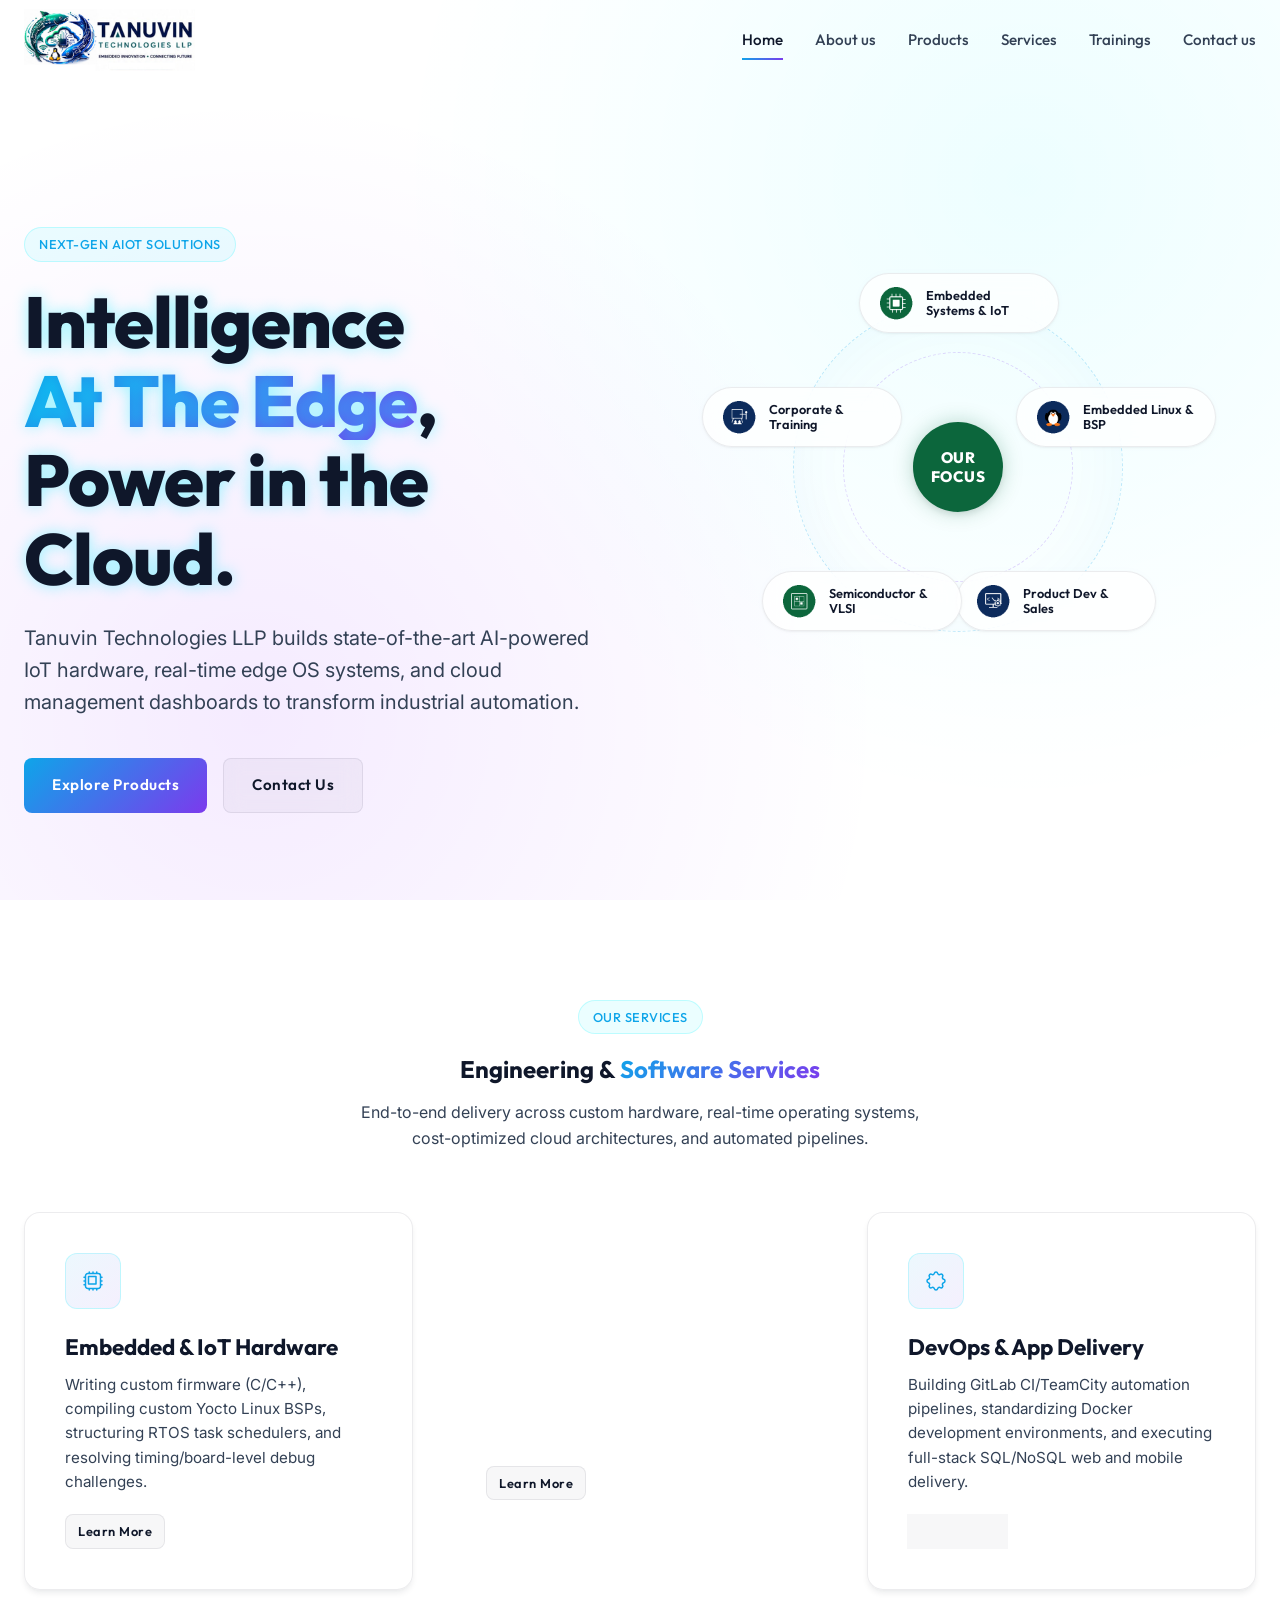
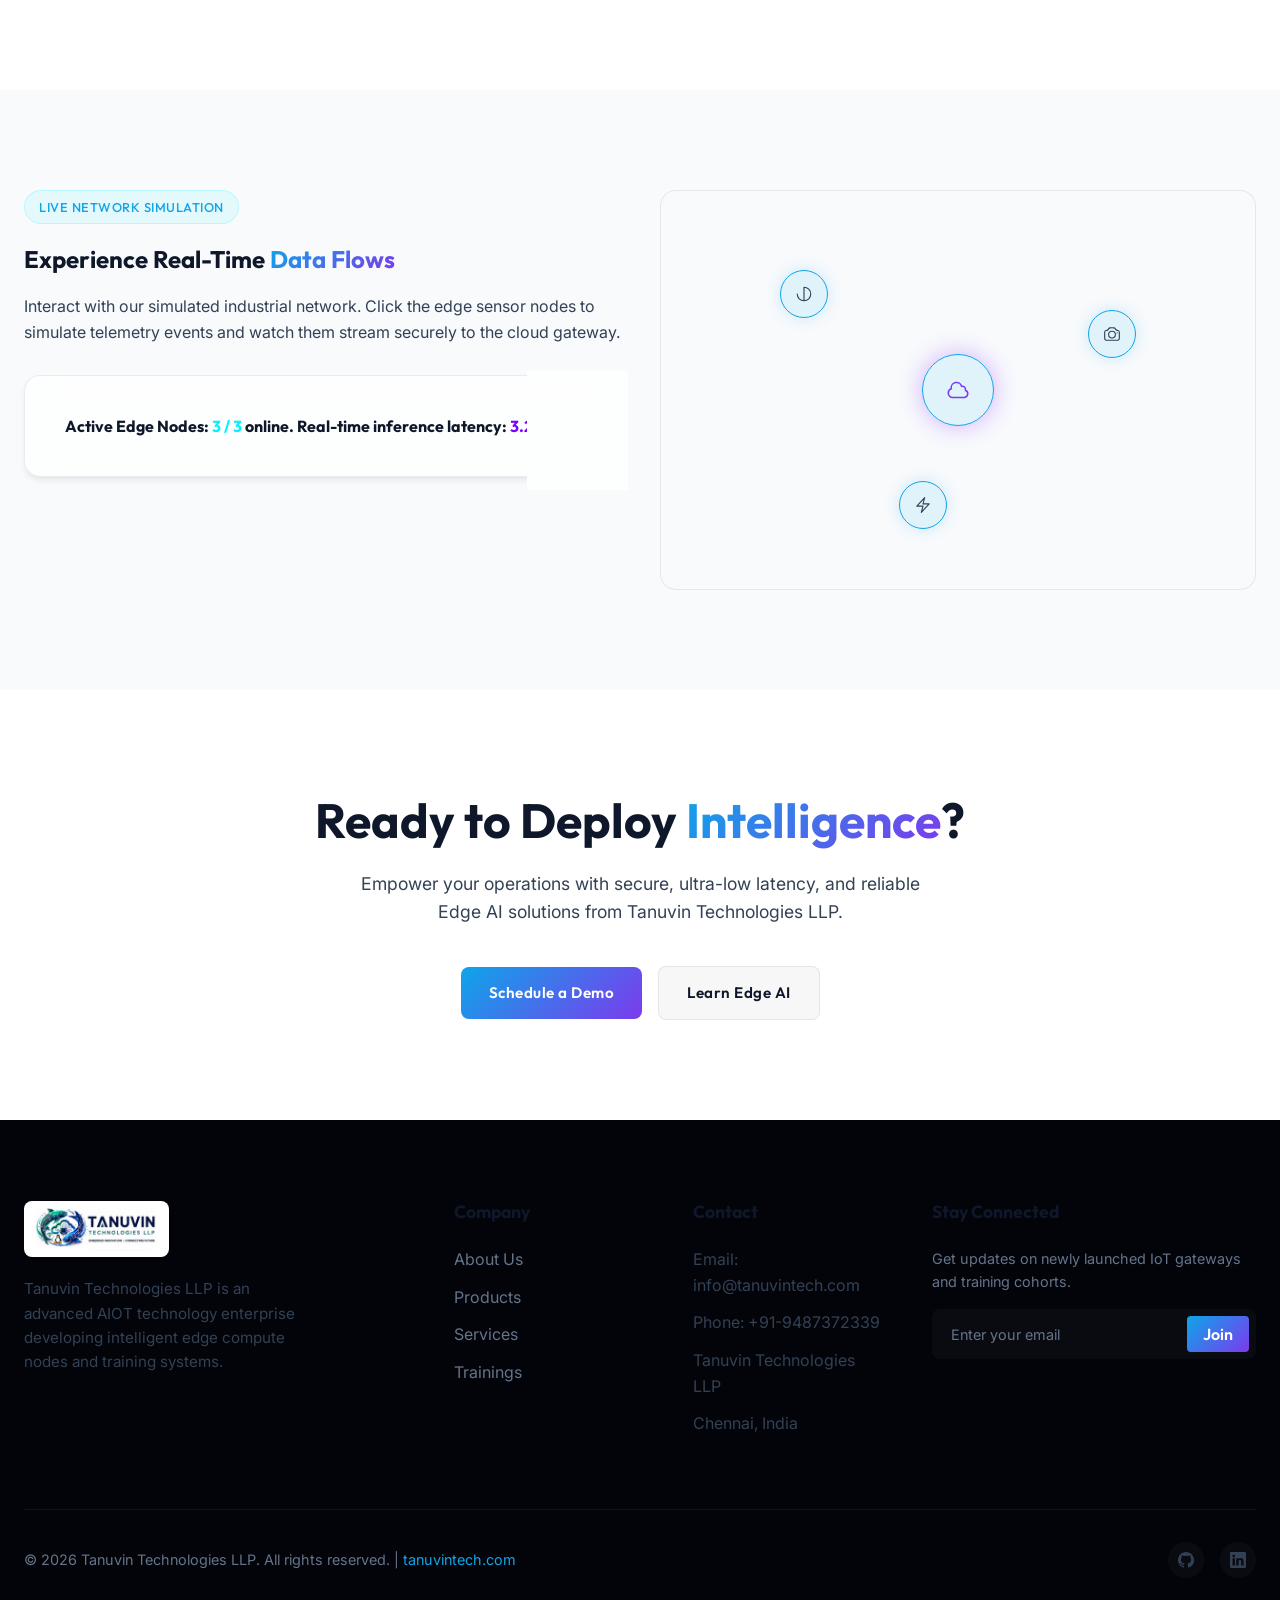
==== commit d806d22f: "Merge Trainings, Student, and Faculty Programs under trainings.html" ====
--- a/index.html
+++ b/index.html
@@ -22,8 +22,6 @@
         <a href="products.html" class="nav-link">Products</a>
         <a href="services.html" class="nav-link">Services</a>
         <a href="trainings.html" class="nav-link">Trainings</a>
-        <a href="internships-students.html" class="nav-link">Student Programs</a>
-        <a href="internships-faculty.html" class="nav-link">Faculty Programs</a>
         <a href="contact.html" class="nav-link">Contact us</a>
       </nav>
 
@@ -42,8 +40,6 @@
     <a href="products.html" class="nav-link">Products</a>
     <a href="services.html" class="nav-link">Services</a>
     <a href="trainings.html" class="nav-link">Trainings</a>
-    <a href="internships-students.html" class="nav-link">Student Programs</a>
-    <a href="internships-faculty.html" class="nav-link">Faculty Programs</a>
     <a href="contact.html" class="nav-link">Contact us</a>
   </div>
 
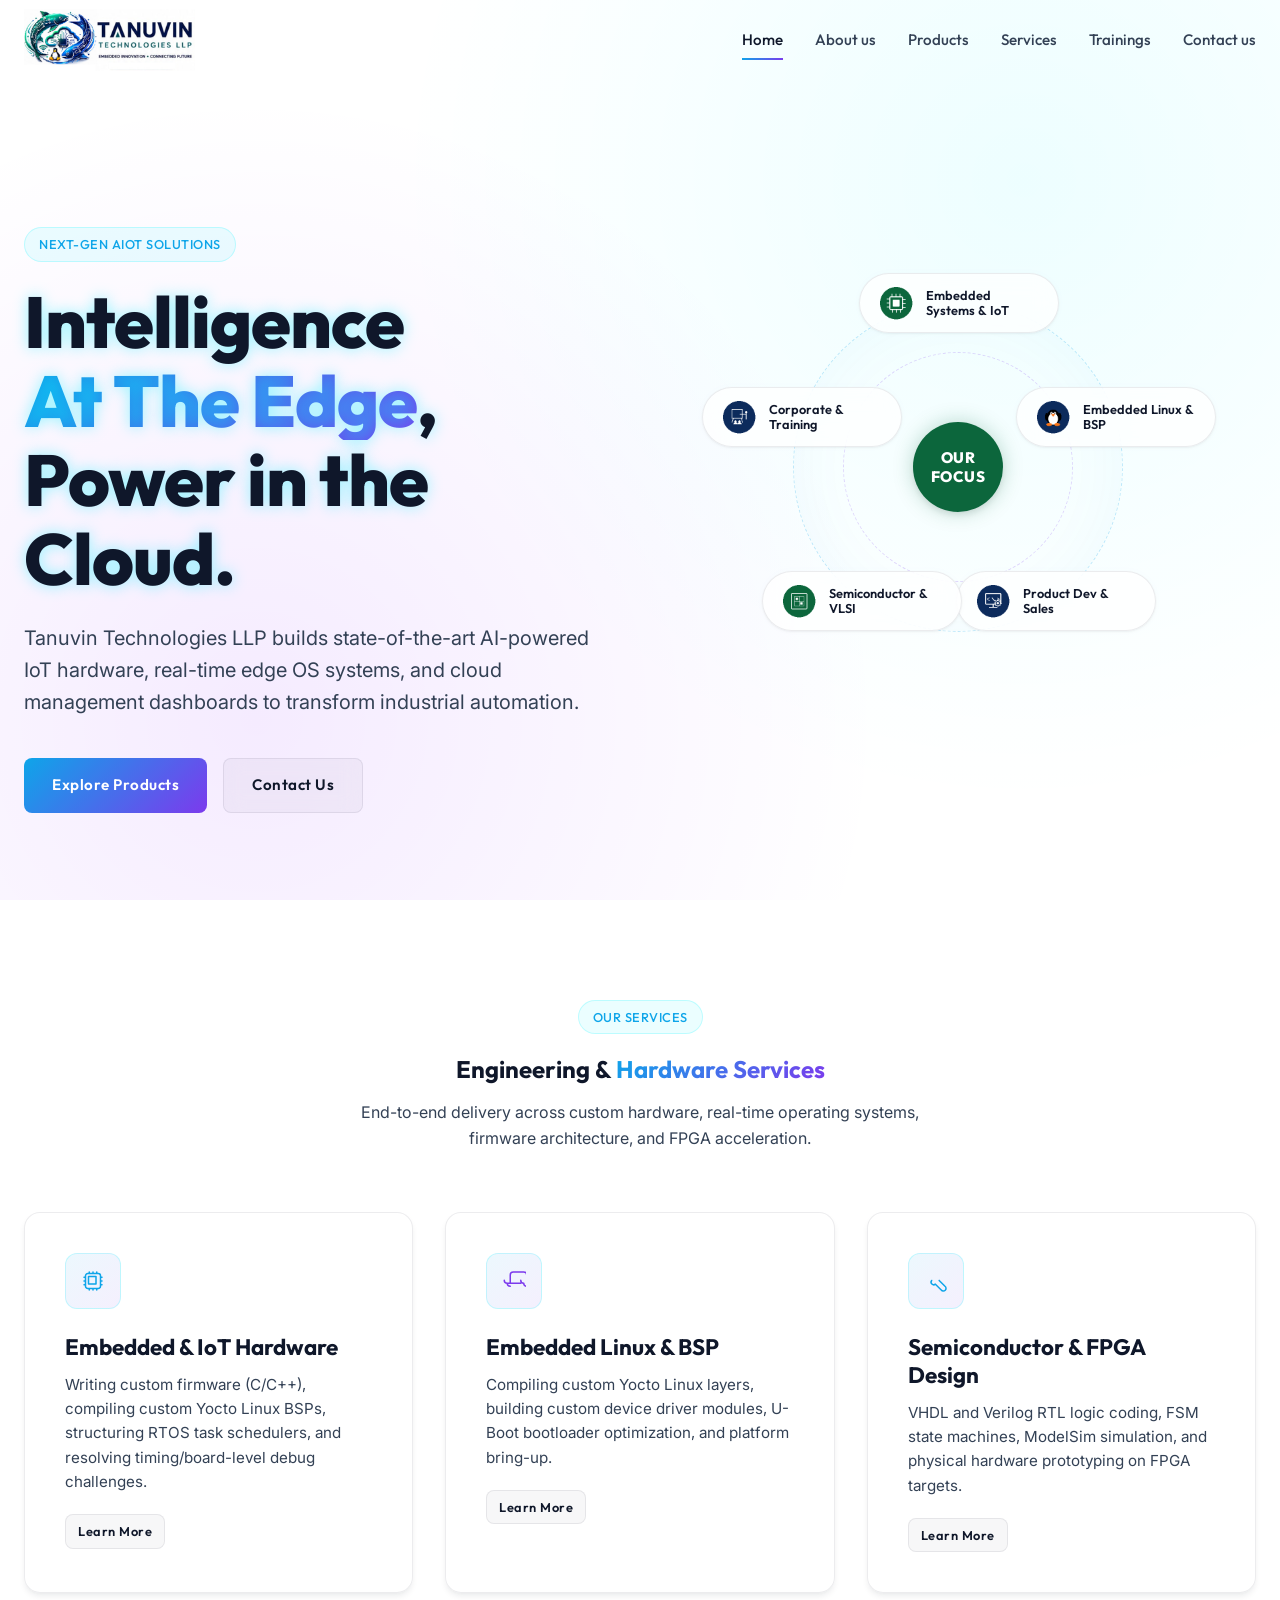
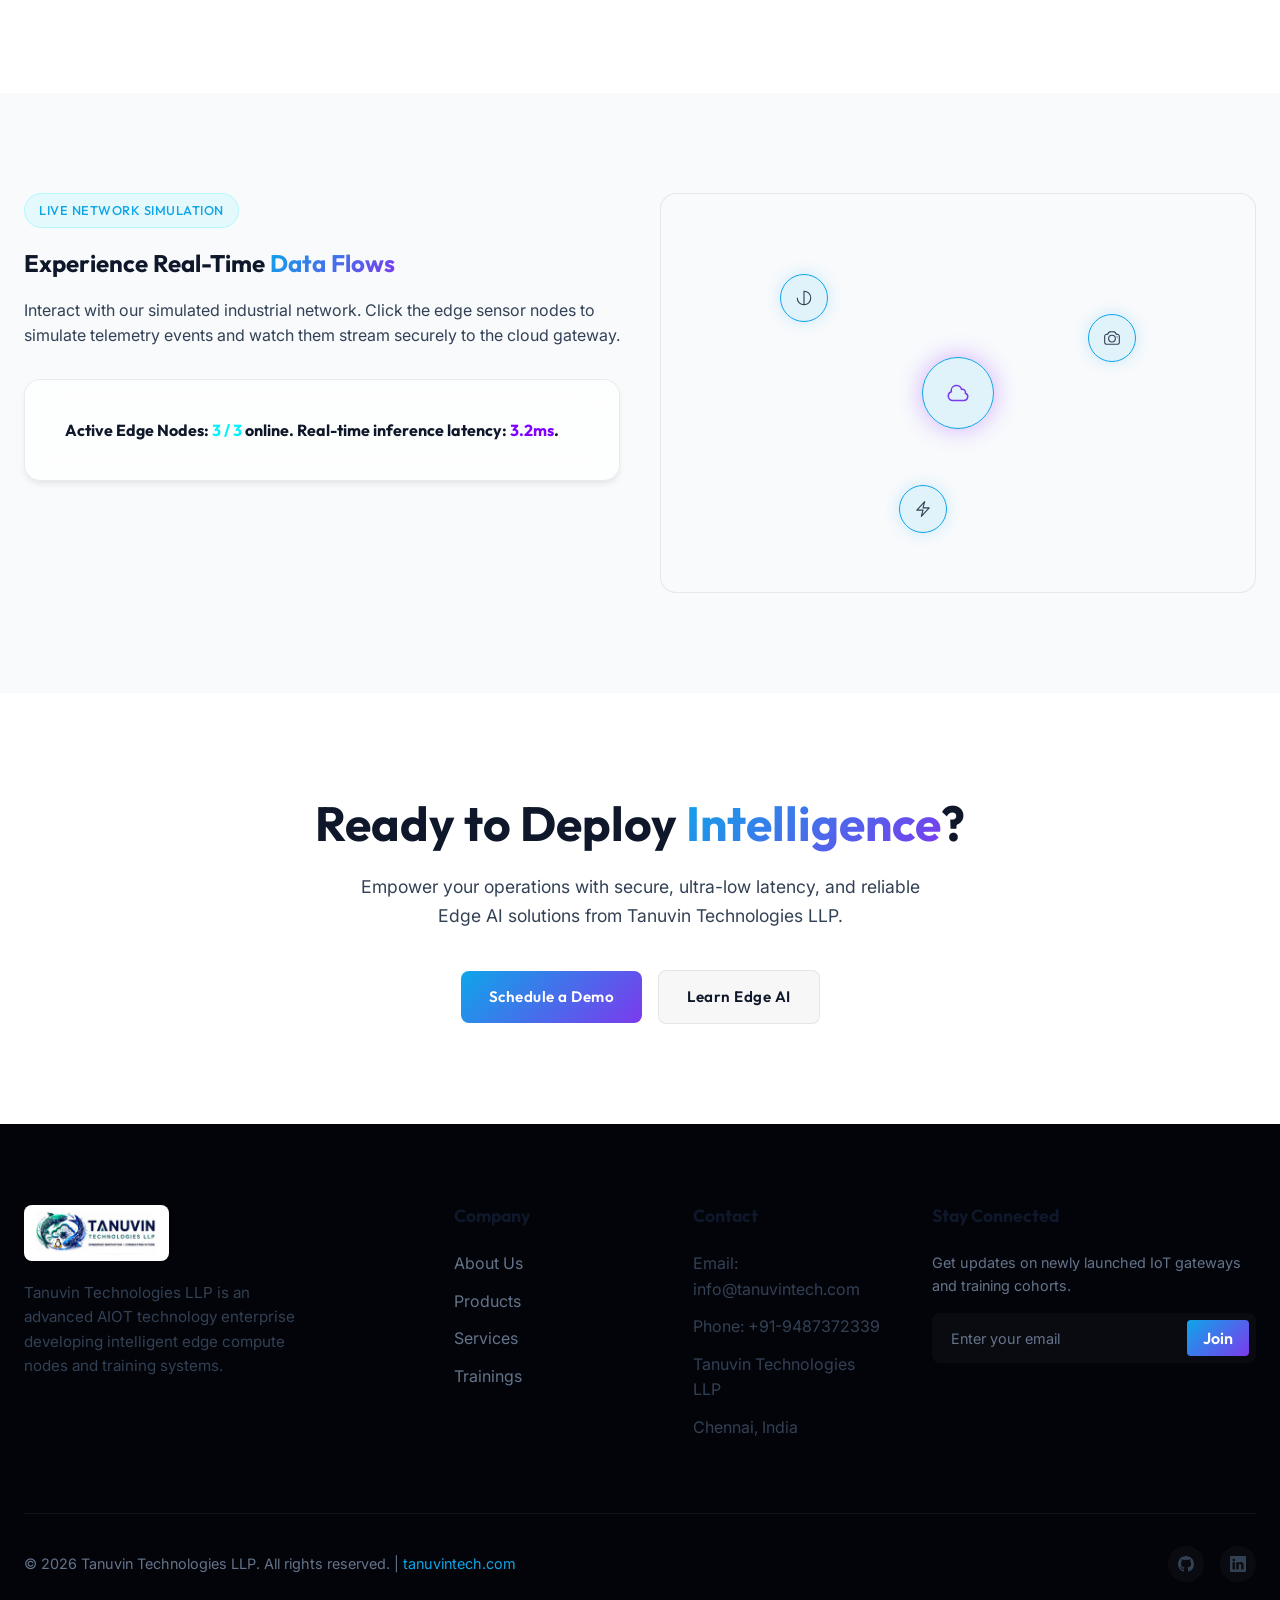
==== commit 9af71976: "Remove Enterprise Software, Cloud & DevOps Services sections from services and homepage" ====
--- a/index.html
+++ b/index.html
@@ -124,8 +124,8 @@
     <div class="container">
       <div class="text-center scroll-fade" style="margin-bottom: 60px;">
         <div class="badge">Our Services</div>
-        <h2>Engineering &amp; <span class="text-gradient">Software Services</span></h2>
-        <p style="max-width: 600px; margin: 16px auto 0;">End-to-end delivery across custom hardware, real-time operating systems, cost-optimized cloud architectures, and automated pipelines.</p>
+        <h2>Engineering &amp; <span class="text-gradient">Hardware Services</span></h2>
+        <p style="max-width: 600px; margin: 16px auto 0;">End-to-end delivery across custom hardware, real-time operating systems, firmware architecture, and FPGA acceleration.</p>
       </div>
 
       <div class="grid-3">
@@ -141,27 +141,27 @@
           <a href="services.html" class="btn btn-secondary" style="margin-top: 20px; font-size: 0.8rem; padding: 6px 12px;">Learn More</a>
         </div>
 
-        <!-- Service 2: Cloud & API Governance -->
+        <!-- Service 2: Embedded Linux & BSP -->
         <div class="glass-card scroll-fade delay-1">
           <div class="showcase-icon" style="color: var(--accent-purple);">
             <svg xmlns="http://www.w3.org/2000/svg" fill="none" viewBox="0 0 24 24" stroke-width="1.5" stroke="currentColor">
-              <path stroke-linecap="round" stroke-linejoin="round" d="M2.25 15a4.5 4.5 0 0 0 4.5 4.5H18a3.75 3.75 0 0 0 1.332-7.257 3 3 0 0 0-3.758-3.848 5.25 5.25 0 0 0-10.233 2.33A4.502 4.502 0 0 0 2.25 15Z" />
-            </svg>
-          </div>
-          <h3>Cloud &amp; API Governance</h3>
-          <p>Orchestrating high-availability container setups on AWS EKS/Fargate, and conducting cloud cost reduction audits.</p>
+              <path stroke-linecap="round" stroke-linejoin="round" d="M5.25 14.25h13.5m-13.5 0a3 3 0 01-3-3m3 3a3 3 0 003 3m13.5-3a3 3 0 01-3-3m3 3a3 3 0 003 3m-16.5-3V6a3 3 0 013-3h10.5a3 3 0 013 3v5.25" />
+            </svg>
+          </div>
+          <h3>Embedded Linux &amp; BSP</h3>
+          <p>Compiling custom Yocto Linux layers, building custom device driver modules, U-Boot bootloader optimization, and platform bring-up.</p>
           <a href="services.html" class="btn btn-secondary" style="margin-top: 20px; font-size: 0.8rem; padding: 6px 12px;">Learn More</a>
         </div>
 
-        <!-- Service 3: DevOps & App Delivery -->
+        <!-- Service 3: Semiconductor & FPGA -->
         <div class="glass-card scroll-fade delay-2">
           <div class="showcase-icon" style="color: var(--accent-cyan);">
             <svg xmlns="http://www.w3.org/2000/svg" fill="none" viewBox="0 0 24 24" stroke-width="1.5" stroke="currentColor">
-              <path stroke-linecap="round" stroke-linejoin="round" d="M10.325 4.317c.426-1.756 2.924-1.756 3.35 0a1.724 1.724 0 0 0 2.573 1.066c1.543-.94 3.31.826 2.37 2.37a1.724 1.724 0 0 0 1.065 2.572c1.756.426 1.756 2.924 0 3.35a1.724 1.724 0 0 0-1.066 2.573c.94 1.543-.826 3.31-2.37 2.37a1.724 1.724 0 0 0-2.572 1.065c-.426 1.756-2.924 1.756-3.35 0a1.724 1.724 0 0 0-2.573-1.066c-1.543.94-3.31-.826-2.37-2.37a1.724 1.724 0 0 0-1.065-2.572c-1.756-.426-1.756-2.924 0-3.35a1.724 1.724 0 0 0 1.066-2.573c-.94-1.543.826-3.31 2.37-2.37.996.608 2.296.07 2.572-1.065z" />
-            </svg>
-          </div>
-          <h3>DevOps &amp; App Delivery</h3>
-          <p>Building GitLab CI/TeamCity automation pipelines, standardizing Docker development environments, and executing full-stack SQL/NoSQL web and mobile delivery.</p>
+              <path stroke-linecap="round" stroke-linejoin="round" d="M11.42 15.17L17.25 21A2.67 2.67 0 1021 17.25l-5.83-5.83m-3.75 3.75a2.67 2.67 0 01-3.75-3.75" />
+            </svg>
+          </div>
+          <h3>Semiconductor &amp; FPGA Design</h3>
+          <p>VHDL and Verilog RTL logic coding, FSM state machines, ModelSim simulation, and physical hardware prototyping on FPGA targets.</p>
           <a href="services.html" class="btn btn-secondary" style="margin-top: 20px; font-size: 0.8rem; padding: 6px 12px;">Learn More</a>
         </div>
       </div>
